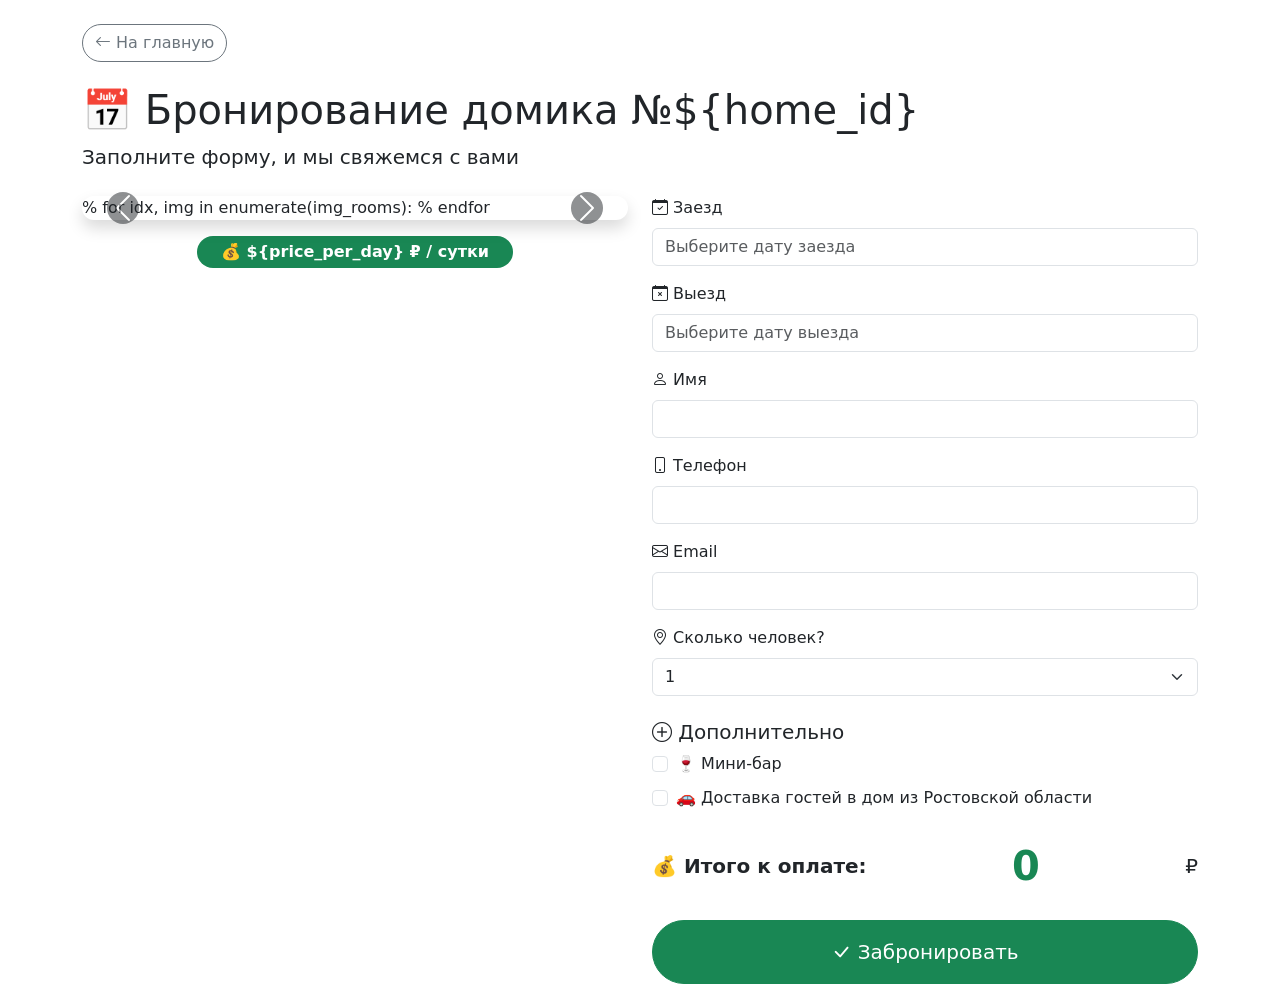
==== templates/booking.html @ 63061290 "Окончательно сделал доставку до дома" ====
<!DOCTYPE html>
<html lang="ru">
<head>
    <meta charset="UTF-8">
    <title>📅 Бронирование домика</title>
    <link href="https://cdn.jsdelivr.net/npm/bootstrap@5.3.0/dist/css/bootstrap.min.css" rel="stylesheet">
    <link rel="stylesheet" href="https://cdn.jsdelivr.net/npm/bootstrap-icons@1.11.3/font/bootstrap-icons.min.css">
    <link href="https://fonts.googleapis.com/css2?family=Inter:opsz,wght@14..32,300..700&display=swap" rel="stylesheet">
    <link rel="stylesheet" href="https://cdn.jsdelivr.net/npm/flatpickr/dist/flatpickr.min.css">
    <link rel="stylesheet" href="/static/css/style.css">
</head>
<body>

<div class="container py-4">
    <a href="/" class="btn btn-outline-secondary mb-4 rounded-pill"><i class="bi bi-arrow-left"></i> На главную</a>
    <h1>📅 Бронирование домика №${home_id}</h1>
    <p class="lead">Заполните форму, и мы свяжемся с вами</p>

    <form action="/booking" method="post" id="bookingForm">
        <input type="hidden" name="home_id" value="${home_id}">
        <div class="row mt-4">
            <div class="col-md-6 mb-4">
                <div id="roomCarousel" class="carousel slide" data-bs-ride="carousel">
                    <div class="carousel-inner rounded-4 shadow">
                        % for idx, img in enumerate(img_rooms):
                        <div class="carousel-item ${'active' if idx==0 else ''}">
                            <img src="${img}" class="d-block w-100" style="height: 320px; object-fit: cover;" alt="Комната">
                        </div>
                        % endfor
                    </div>
                    <button class="carousel-control-prev" type="button" data-bs-target="#roomCarousel" data-bs-slide="prev">
                        <span class="carousel-control-prev-icon bg-dark rounded-circle p-2"></span>
                    </button>
                    <button class="carousel-control-next" type="button" data-bs-target="#roomCarousel" data-bs-slide="next">
                        <span class="carousel-control-next-icon bg-dark rounded-circle p-2"></span>
                    </button>
                </div>
                <div class="text-center mt-3">
                    <span class="badge bg-success fs-6 px-4 py-2 rounded-pill">💰 ${price_per_day} ₽ / сутки</span>
                </div>
            </div>

            <div class="col-md-6">
                <div class="mb-3">
                    <label class="form-label"><i class="bi bi-calendar-check"></i> Заезд</label>
                    <input type="text" name="check_in" id="check_in" class="form-control" placeholder="Выберите дату заезда" required>
                </div>
                <div class="mb-3">
                    <label class="form-label"><i class="bi bi-calendar-x"></i> Выезд</label>
                    <input type="text" name="check_out" id="check_out" class="form-control" placeholder="Выберите дату выезда" required>
                </div>
                <div class="mb-3">
                    <label class="form-label"><i class="bi bi-person"></i> Имя</label>
                    <input type="text" name="name" class="form-control" required>
                </div>
                <div class="mb-3">
                    <label class="form-label"><i class="bi bi-phone"></i> Телефон</label>
                    <input type="tel" name="phone" class="form-control" required>
                </div>
                <div class="mb-3">
                    <label class="form-label"><i class="bi bi-envelope"></i> Email</label>
                    <input type="email" name="email" class="form-control">
                </div>
                <div class="mb-3">
                    <label class="form-label"><i class="bi bi-geo-alt"></i> Сколько человек?</label>
                    <select name="peoples" class="form-select">
                        <option value="1">1</option>
                        <option value="2">2</option>
                        <option value="3">3</option>
                        <option value="4">4</option>
                        <option value="5">5</option>
                        <option value="Больше">Больше</option>
                    </select>
                </div>

                <h5 class="mt-4"><i class="bi bi-plus-circle"></i> Дополнительно</h5>
                <div class="d-flex flex-wrap gap-2 mt-2">
                    <div class="form-check service-check">
                        <input class="form-check-input service" type="checkbox" name="mini_bar" data-price="4000" id="miniBar">
                        <label class="form-check-label" for="miniBar">🍷 Мини-бар</label>
                    </div>
                    <div class="form-check service-check">
                        <input class="form-check-input service" type="checkbox" name="transfer" id="transfer" data-price="1500">
                        <label class="form-check-label" for="transfer">🚗 Доставка гостей в дом из Ростовской области</label>
                    </div>
                </div>

                <div class="total-block mt-4 d-flex justify-content-between align-items-center">
                    <span class="fw-bold fs-5">💰 Итого к оплате:</span>
                    <span id="totalPrice" class="fw-bold fs-1 text-success">0</span>
                    <span class="fs-5">₽</span>
                </div>

                <button type="submit" class="btn btn-success w-100 mt-4 rounded-pill py-3 fs-5">
                    <i class="bi bi-check-lg"></i> Забронировать
                </button>
            </div>
        </div>
    </form>
</div>

<script src="https://cdn.jsdelivr.net/npm/bootstrap@5.3.0/dist/js/bootstrap.bundle.min.js"></script>
<script src="https://cdn.jsdelivr.net/npm/flatpickr"></script>
<script src="https://cdn.jsdelivr.net/npm/flatpickr/dist/l10n/ru.js"></script>
<script>
    function calculateTotal() {
        let checkIn = document.getElementById('check_in').value;
        let checkOut = document.getElementById('check_out').value;
        let pricePerDay = parseInt('${price_per_day}');
        let days = 0;
        if (checkIn && checkOut) {
            let dateIn = new Date(checkIn);
            let dateOut = new Date(checkOut);
            if (dateOut > dateIn) {
                days = Math.floor((dateOut - dateIn) / (1000 * 60 * 60 * 24));
            }
        }
        let total = days * pricePerDay;
        document.querySelectorAll('.service:checked').forEach(cb => {
            total += parseInt(cb.getAttribute('data-price'));
        });
        document.getElementById('totalPrice').innerText = total > 0 ? total : 0;
    }

    document.addEventListener('DOMContentLoaded', function() {
        flatpickr("#check_in", {
            locale: "ru",
            dateFormat: "Y-m-d",
            minDate: "today",
            onChange: function(selectedDates, dateStr, instance) {
                if (check_out_flatpickr) check_out_flatpickr.set('minDate', dateStr);
                calculateTotal();
            }
        });
        let check_out_flatpickr = flatpickr("#check_out", {
            locale: "ru",
            dateFormat: "Y-m-d",
            minDate: "today",
            onChange: calculateTotal
        });
        document.querySelectorAll('.service').forEach(cb => cb.addEventListener('change', calculateTotal));
        calculateTotal();
    });
</script>
</body>
</html>
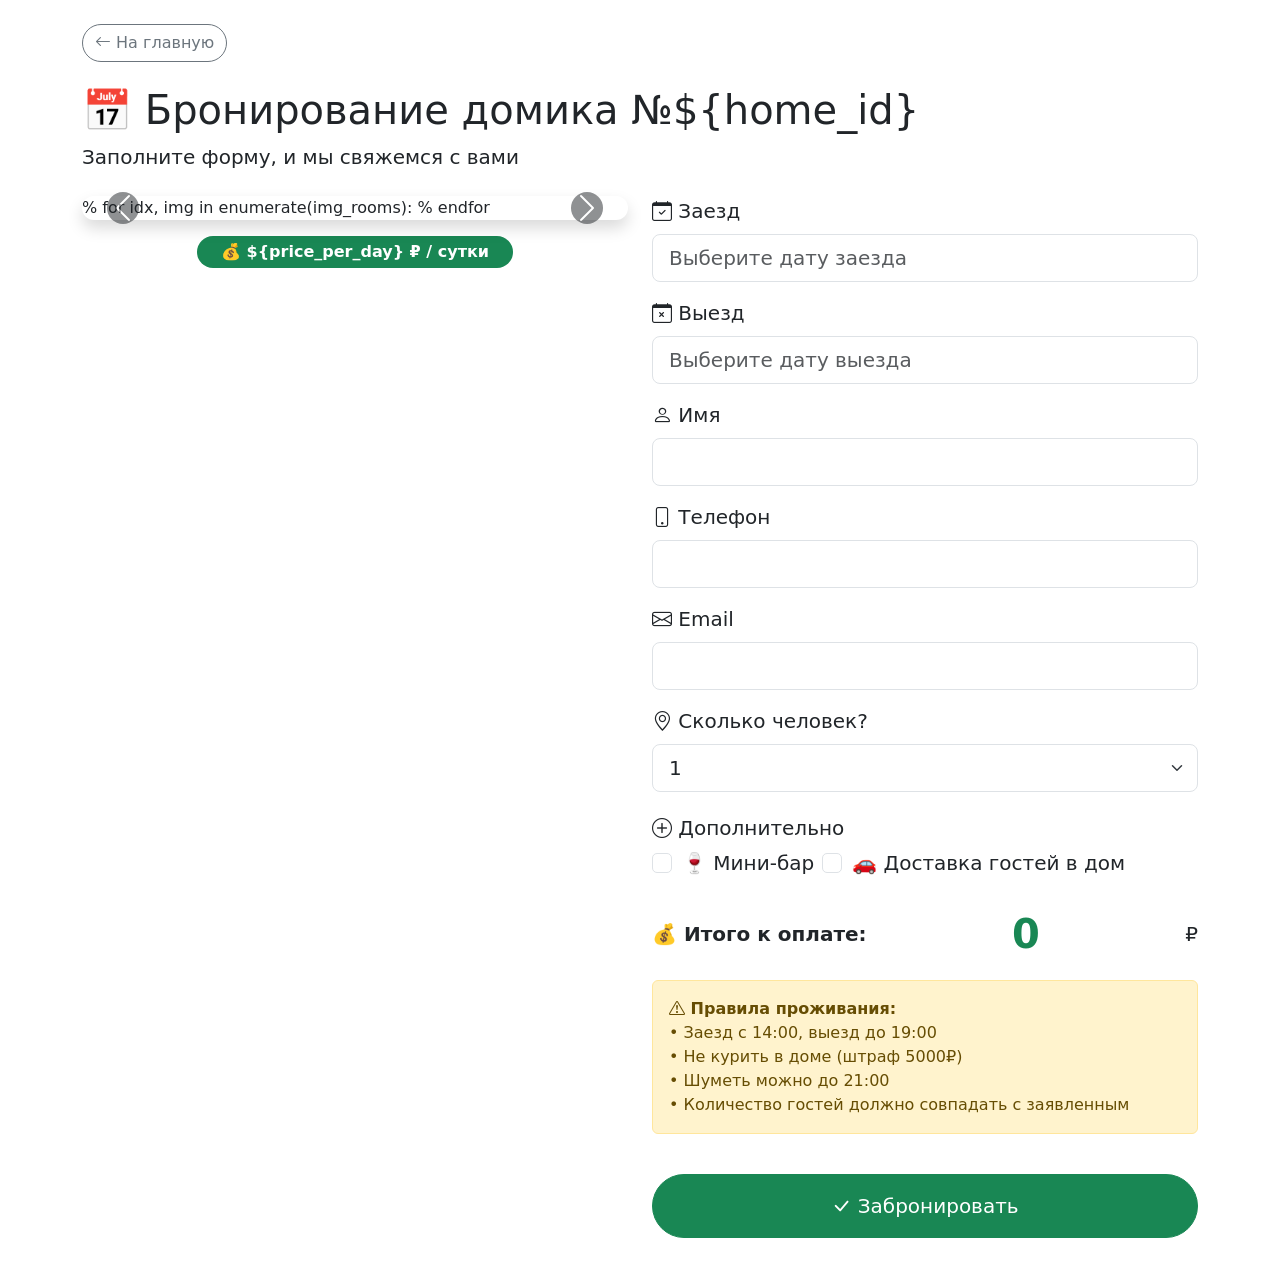
==== commit 7fb39044: "Новый сайт готов" ====
--- a/templates/booking.html
+++ b/templates/booking.html
@@ -2,6 +2,7 @@
 <html lang="ru">
 <head>
     <meta charset="UTF-8">
+    <meta name="viewport" content="width=device-width, initial-scale=1.0">
     <title>📅 Бронирование домика</title>
     <link href="https://cdn.jsdelivr.net/npm/bootstrap@5.3.0/dist/css/bootstrap.min.css" rel="stylesheet">
     <link rel="stylesheet" href="https://cdn.jsdelivr.net/npm/bootstrap-icons@1.11.3/font/bootstrap-icons.min.css">
@@ -24,7 +25,7 @@
                     <div class="carousel-inner rounded-4 shadow">
                         % for idx, img in enumerate(img_rooms):
                         <div class="carousel-item ${'active' if idx==0 else ''}">
-                            <img src="${img}" class="d-block w-100" style="height: 320px; object-fit: cover;" alt="Комната">
+                            <img src="${img}" class="d-block w-100" style="height: 50vh; object-fit: cover;" alt="Комната">
                         </div>
                         % endfor
                     </div>
@@ -42,28 +43,28 @@
 
             <div class="col-md-6">
                 <div class="mb-3">
-                    <label class="form-label"><i class="bi bi-calendar-check"></i> Заезд</label>
-                    <input type="text" name="check_in" id="check_in" class="form-control" placeholder="Выберите дату заезда" required>
+                    <label class="form-label fs-5"><i class="bi bi-calendar-check"></i> Заезд</label>
+                    <input type="text" name="check_in" id="check_in" class="form-control form-control-lg" placeholder="Выберите дату заезда" required>
                 </div>
                 <div class="mb-3">
-                    <label class="form-label"><i class="bi bi-calendar-x"></i> Выезд</label>
-                    <input type="text" name="check_out" id="check_out" class="form-control" placeholder="Выберите дату выезда" required>
+                    <label class="form-label fs-5"><i class="bi bi-calendar-x"></i> Выезд</label>
+                    <input type="text" name="check_out" id="check_out" class="form-control form-control-lg" placeholder="Выберите дату выезда" required>
                 </div>
                 <div class="mb-3">
-                    <label class="form-label"><i class="bi bi-person"></i> Имя</label>
-                    <input type="text" name="name" class="form-control" required>
+                    <label class="form-label fs-5"><i class="bi bi-person"></i> Имя</label>
+                    <input type="text" name="name" class="form-control form-control-lg" required>
                 </div>
                 <div class="mb-3">
-                    <label class="form-label"><i class="bi bi-phone"></i> Телефон</label>
-                    <input type="tel" name="phone" class="form-control" required>
+                    <label class="form-label fs-5"><i class="bi bi-phone"></i> Телефон</label>
+                    <input type="tel" name="phone" class="form-control form-control-lg" required>
                 </div>
                 <div class="mb-3">
-                    <label class="form-label"><i class="bi bi-envelope"></i> Email</label>
-                    <input type="email" name="email" class="form-control">
+                    <label class="form-label fs-5"><i class="bi bi-envelope"></i> Email</label>
+                    <input type="email" name="email" class="form-control form-control-lg">
                 </div>
                 <div class="mb-3">
-                    <label class="form-label"><i class="bi bi-geo-alt"></i> Сколько человек?</label>
-                    <select name="peoples" class="form-select">
+                    <label class="form-label fs-5"><i class="bi bi-geo-alt"></i> Сколько человек?</label>
+                    <select name="peoples" class="form-select form-select-lg">
                         <option value="1">1</option>
                         <option value="2">2</option>
                         <option value="3">3</option>
@@ -75,13 +76,13 @@
 
                 <h5 class="mt-4"><i class="bi bi-plus-circle"></i> Дополнительно</h5>
                 <div class="d-flex flex-wrap gap-2 mt-2">
-                    <div class="form-check service-check">
+                    <div class="form-check service-check fs-5">
                         <input class="form-check-input service" type="checkbox" name="mini_bar" data-price="4000" id="miniBar">
                         <label class="form-check-label" for="miniBar">🍷 Мини-бар</label>
                     </div>
-                    <div class="form-check service-check">
+                    <div class="form-check service-check fs-5">
                         <input class="form-check-input service" type="checkbox" name="transfer" id="transfer" data-price="1500">
-                        <label class="form-check-label" for="transfer">🚗 Доставка гостей в дом из Ростовской области</label>
+                        <label class="form-check-label" for="transfer">🚗 Доставка гостей в дом</label>
                     </div>
                 </div>
 
@@ -89,6 +90,14 @@
                     <span class="fw-bold fs-5">💰 Итого к оплате:</span>
                     <span id="totalPrice" class="fw-bold fs-1 text-success">0</span>
                     <span class="fs-5">₽</span>
+                </div>
+
+                <div class="alert alert-warning mt-3" role="alert">
+                    <strong><i class="bi bi-exclamation-triangle"></i> Правила проживания:</strong><br>
+                    • Заезд с 14:00, выезд до 19:00<br>
+                    • Не курить в доме (штраф 5000₽)<br>
+                    • Шуметь можно до 21:00<br>
+                    • Количество гостей должно совпадать с заявленным<br>
                 </div>
 
                 <button type="submit" class="btn btn-success w-100 mt-4 rounded-pill py-3 fs-5">
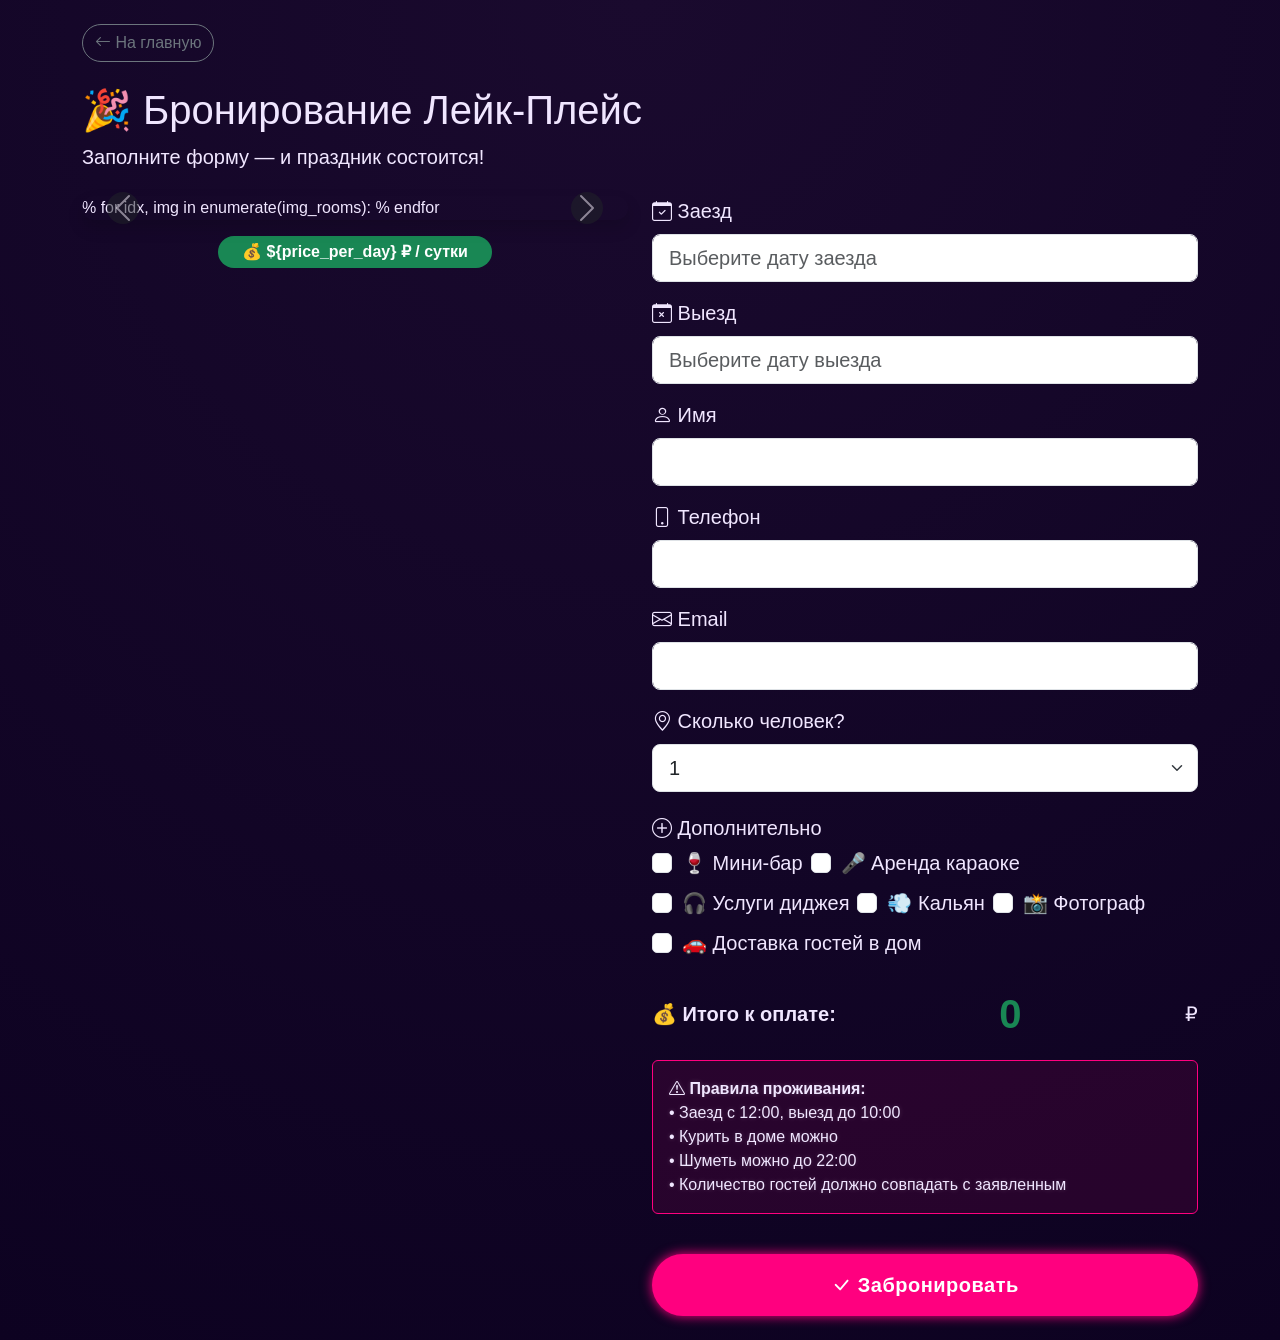
==== commit e2527fc1: "Первый комит PartyHouse" ====
--- a/templates/booking.html
+++ b/templates/booking.html
@@ -3,7 +3,7 @@
 <head>
     <meta charset="UTF-8">
     <meta name="viewport" content="width=device-width, initial-scale=1.0">
-    <title>📅 Бронирование домика</title>
+    <title>🎉 Бронирование Лейк-Плейс</title>
     <link href="https://cdn.jsdelivr.net/npm/bootstrap@5.3.0/dist/css/bootstrap.min.css" rel="stylesheet">
     <link rel="stylesheet" href="https://cdn.jsdelivr.net/npm/bootstrap-icons@1.11.3/font/bootstrap-icons.min.css">
     <link href="https://fonts.googleapis.com/css2?family=Inter:opsz,wght@14..32,300..700&display=swap" rel="stylesheet">
@@ -14,8 +14,8 @@
 
 <div class="container py-4">
     <a href="/" class="btn btn-outline-secondary mb-4 rounded-pill"><i class="bi bi-arrow-left"></i> На главную</a>
-    <h1>📅 Бронирование домика №${home_id}</h1>
-    <p class="lead">Заполните форму, и мы свяжемся с вами</p>
+    <h1>🎉 Бронирование Лейк-Плейс</h1>
+    <p class="lead">Заполните форму — и праздник состоится!</p>
 
     <form action="/booking" method="post" id="bookingForm">
         <input type="hidden" name="home_id" value="${home_id}">
@@ -81,6 +81,22 @@
                         <label class="form-check-label" for="miniBar">🍷 Мини-бар</label>
                     </div>
                     <div class="form-check service-check fs-5">
+                        <input class="form-check-input service" type="checkbox" name="karaoke" id="karaoke" data-price="2000">
+                        <label class="form-check-label" for="karaoke">🎤 Аренда караоке</label>
+                    </div>
+                    <div class="form-check service-check fs-5">
+                        <input class="form-check-input service" type="checkbox" name="dj" id="dj" data-price="3000">
+                        <label class="form-check-label" for="dj">🎧 Услуги диджея</label>
+                    </div>
+                    <div class="form-check service-check fs-5">
+                        <input class="form-check-input service" type="checkbox" name="hookah" id="hookah" data-price="1500">
+                        <label class="form-check-label" for="hookah">💨 Кальян</label>
+                    </div>
+                    <div class="form-check service-check fs-5">
+                        <input class="form-check-input service" type="checkbox" name="photographer" id="photographer" data-price="4000">
+                        <label class="form-check-label" for="photographer">📸 Фотограф</label>
+                    </div>
+                    <div class="form-check service-check fs-5">
                         <input class="form-check-input service" type="checkbox" name="transfer" id="transfer" data-price="1500">
                         <label class="form-check-label" for="transfer">🚗 Доставка гостей в дом</label>
                     </div>
@@ -94,9 +110,9 @@
 
                 <div class="alert alert-warning mt-3" role="alert">
                     <strong><i class="bi bi-exclamation-triangle"></i> Правила проживания:</strong><br>
-                    • Заезд с 14:00, выезд до 19:00<br>
-                    • Не курить в доме (штраф 5000₽)<br>
-                    • Шуметь можно до 21:00<br>
+                    • Заезд с 12:00, выезд до 10:00<br>
+                    • Курить в доме можно<br>
+                    • Шуметь можно до 22:00<br>
                     • Количество гостей должно совпадать с заявленным<br>
                 </div>
 
--- a/static/css/style.css
+++ b/static/css/style.css
@@ -0,0 +1,148 @@
+/* === ВЕЧЕРИНКА У ОЗЕРА — НЕОНОВЫЙ СТИЛЬ === */
+
+body {
+    background: radial-gradient(circle at top, #1a0a2e, #0d0221);
+    color: #f0e6ff;
+    font-family: 'Inter', sans-serif;
+    min-height: 100vh;
+}
+
+.navbar {
+    background: rgba(10, 5, 30, 0.9) !important;
+    backdrop-filter: blur(10px);
+    border-bottom: 1px solid #ff007f;
+}
+
+.navbar-brand {
+    color: #fff !important;
+    text-shadow: 0 0 10px #ff007f;
+}
+
+.navbar .btn {
+    border-color: #00f0ff;
+    color: #00f0ff;
+    text-shadow: 0 0 6px #00f0ff;
+}
+
+.navbar .btn:hover {
+    background: #00f0ff;
+    color: #0d0221;
+    box-shadow: 0 0 15px #00f0ff;
+}
+
+.card {
+    background: rgba(20, 10, 40, 0.85);
+    backdrop-filter: blur(8px);
+    border: 1px solid #ff007f;
+    border-radius: 20px;
+    box-shadow: 0 0 25px rgba(255, 0, 127, 0.4);
+    transition: transform 0.2s, box-shadow 0.2s;
+}
+
+.card:hover {
+    transform: translateY(-5px);
+    box-shadow: 0 0 40px rgba(255, 0, 127, 0.7);
+}
+
+.card-title {
+    color: #fff;
+    text-shadow: 0 0 8px #ff007f;
+    font-size: 2rem;
+    font-weight: 700;
+}
+
+.card ul li {
+    font-size: 1.1rem;
+    color: #ddd;
+}
+
+.btn-success {
+    background: #ff007f;
+    border: none;
+    box-shadow: 0 0 12px #ff007f;
+    font-weight: bold;
+    letter-spacing: 0.5px;
+}
+
+.btn-success:hover {
+    background: #e60073;
+    box-shadow: 0 0 20px #ff007f;
+}
+
+.btn-outline-primary,
+.btn-outline-warning,
+.btn-outline-info {
+    border-color: #00f0ff;
+    color: #00f0ff;
+    text-shadow: 0 0 6px #00f0ff;
+}
+
+.btn-outline-primary:hover,
+.btn-outline-warning:hover,
+.btn-outline-info:hover {
+    background: #00f0ff;
+    color: #0d0221;
+    box-shadow: 0 0 20px #00f0ff;
+}
+
+footer {
+    background: rgba(10, 5, 30, 0.9);
+    border-top: 1px solid #ff007f;
+    color: #aaa;
+}
+
+footer small {
+    color: #aaa;
+}
+
+/* Форма бронирования */
+.alert-warning {
+    background: rgba(255, 0, 127, 0.1);
+    border: 1px solid #ff007f;
+    color: #f0e6ff;
+    text-shadow: 0 0 5px rgba(255,255,255,0.2);
+}
+
+/* Звёзды рейтинга */
+.rating-stars i {
+    color: #ffcc00;
+    filter: drop-shadow(0 0 6px #ffcc00);
+}
+
+/* === Стили для карточек отзывов (светлый фон, тёмный текст) === */
+.card.review-card {
+    background: rgba(255, 255, 255, 0.95);
+    color: #1a0a2e;
+    border: none;
+    box-shadow: 0 4px 15px rgba(0,0,0,0.3);
+}
+
+.card.review-card .card-body {
+    color: #1a0a2e;
+}
+
+.card.review-card .text-muted {
+    color: #555 !important;
+}
+
+.card.review-card .btn-outline-primary {
+    border-color: #1a0a2e;
+    color: #1a0a2e;
+}
+
+.card.review-card .btn-outline-primary:hover {
+    background: #1a0a2e;
+    color: #fff;
+}
+
+/* Кастомный скроллбар */
+::-webkit-scrollbar {
+    width: 8px;
+}
+::-webkit-scrollbar-track {
+    background: #0d0221;
+}
+::-webkit-scrollbar-thumb {
+    background: #ff007f;
+    border-radius: 4px;
+}
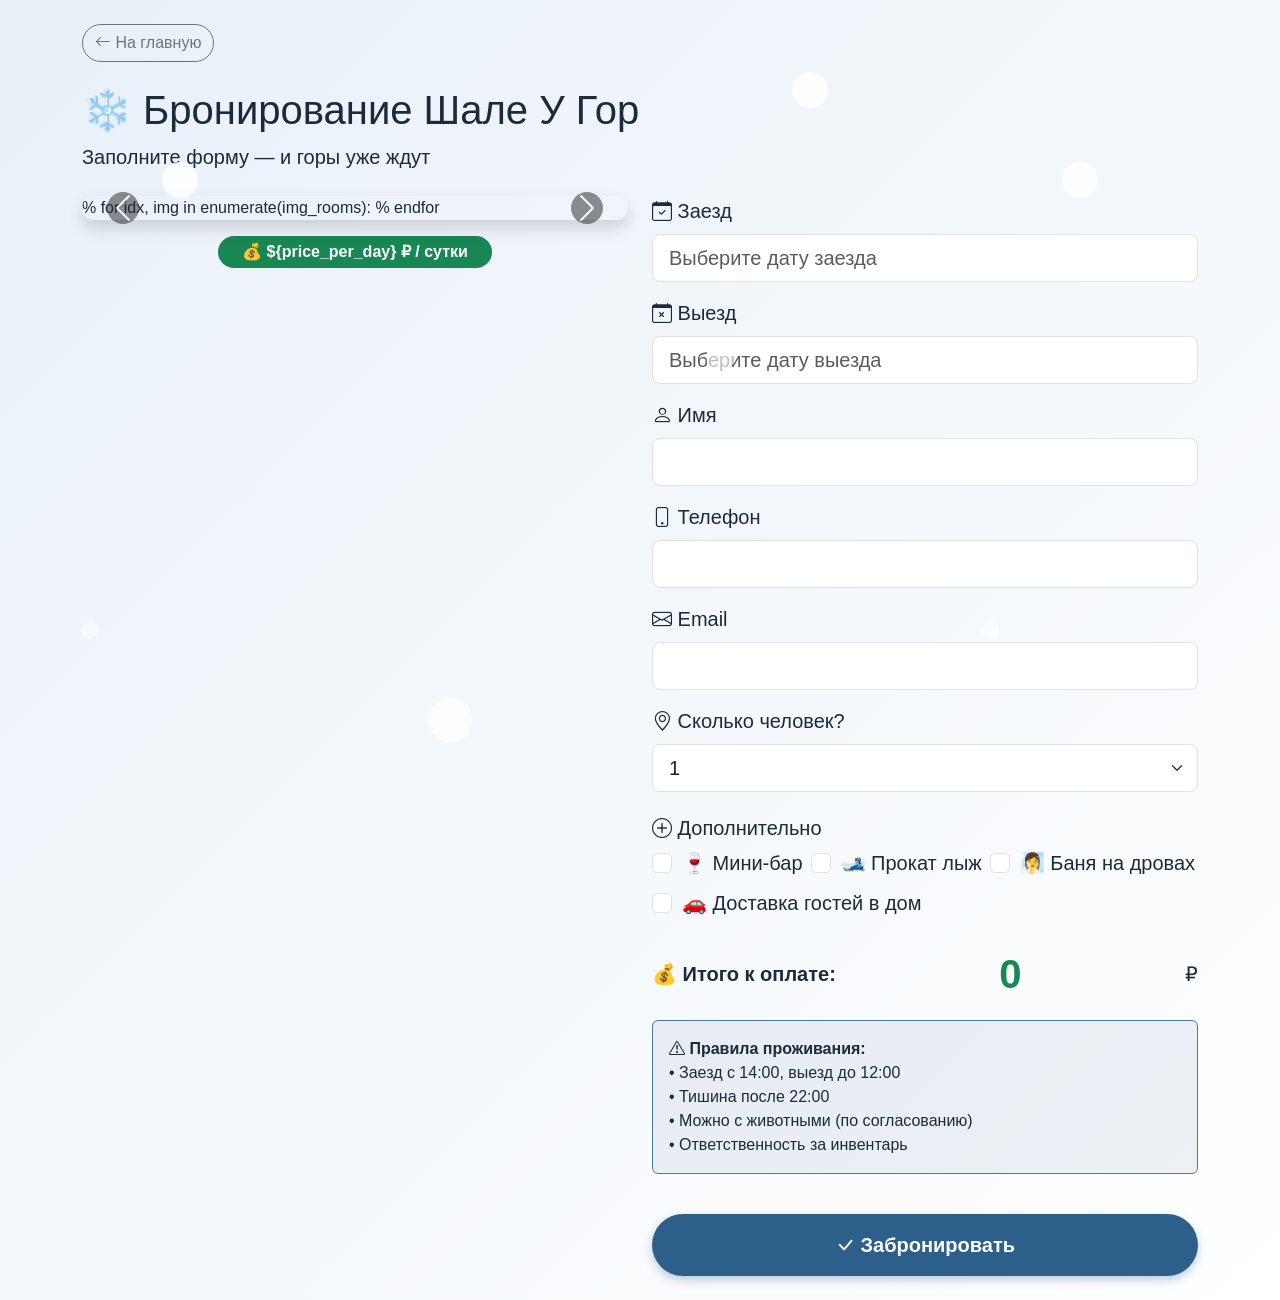
==== commit 381c4c48: "Первый комит MountainHouse" ====
--- a/templates/booking.html
+++ b/templates/booking.html
@@ -3,7 +3,7 @@
 <head>
     <meta charset="UTF-8">
     <meta name="viewport" content="width=device-width, initial-scale=1.0">
-    <title>🎉 Бронирование Лейк-Плейс</title>
+    <title>❄️ Бронирование Шале У Гор</title>
     <link href="https://cdn.jsdelivr.net/npm/bootstrap@5.3.0/dist/css/bootstrap.min.css" rel="stylesheet">
     <link rel="stylesheet" href="https://cdn.jsdelivr.net/npm/bootstrap-icons@1.11.3/font/bootstrap-icons.min.css">
     <link href="https://fonts.googleapis.com/css2?family=Inter:opsz,wght@14..32,300..700&display=swap" rel="stylesheet">
@@ -14,8 +14,8 @@
 
 <div class="container py-4">
     <a href="/" class="btn btn-outline-secondary mb-4 rounded-pill"><i class="bi bi-arrow-left"></i> На главную</a>
-    <h1>🎉 Бронирование Лейк-Плейс</h1>
-    <p class="lead">Заполните форму — и праздник состоится!</p>
+    <h1>❄️ Бронирование Шале У Гор</h1>
+    <p class="lead">Заполните форму — и горы уже ждут</p>
 
     <form action="/booking" method="post" id="bookingForm">
         <input type="hidden" name="home_id" value="${home_id}">
@@ -81,20 +81,12 @@
                         <label class="form-check-label" for="miniBar">🍷 Мини-бар</label>
                     </div>
                     <div class="form-check service-check fs-5">
-                        <input class="form-check-input service" type="checkbox" name="karaoke" id="karaoke" data-price="2000">
-                        <label class="form-check-label" for="karaoke">🎤 Аренда караоке</label>
+                        <input class="form-check-input service" type="checkbox" name="ski" id="ski" data-price="1500">
+                        <label class="form-check-label" for="ski">🎿 Прокат лыж</label>
                     </div>
                     <div class="form-check service-check fs-5">
-                        <input class="form-check-input service" type="checkbox" name="dj" id="dj" data-price="3000">
-                        <label class="form-check-label" for="dj">🎧 Услуги диджея</label>
-                    </div>
-                    <div class="form-check service-check fs-5">
-                        <input class="form-check-input service" type="checkbox" name="hookah" id="hookah" data-price="1500">
-                        <label class="form-check-label" for="hookah">💨 Кальян</label>
-                    </div>
-                    <div class="form-check service-check fs-5">
-                        <input class="form-check-input service" type="checkbox" name="photographer" id="photographer" data-price="4000">
-                        <label class="form-check-label" for="photographer">📸 Фотограф</label>
+                        <input class="form-check-input service" type="checkbox" name="sauna" id="sauna" data-price="2000">
+                        <label class="form-check-label" for="sauna">🧖‍♀️ Баня на дровах</label>
                     </div>
                     <div class="form-check service-check fs-5">
                         <input class="form-check-input service" type="checkbox" name="transfer" id="transfer" data-price="1500">
@@ -110,10 +102,10 @@
 
                 <div class="alert alert-warning mt-3" role="alert">
                     <strong><i class="bi bi-exclamation-triangle"></i> Правила проживания:</strong><br>
-                    • Заезд с 12:00, выезд до 10:00<br>
-                    • Курить в доме можно<br>
-                    • Шуметь можно до 22:00<br>
-                    • Количество гостей должно совпадать с заявленным<br>
+                    • Заезд с 14:00, выезд до 12:00<br>
+                    • Тишина после 22:00<br>
+                    • Можно с животными (по согласованию)<br>
+                    • Ответственность за инвентарь<br>
                 </div>
 
                 <button type="submit" class="btn btn-success w-100 mt-4 rounded-pill py-3 fs-5">
--- a/static/css/style.css
+++ b/static/css/style.css
@@ -1,138 +1,129 @@
-/* === ВЕЧЕРИНКА У ОЗЕРА — НЕОНОВЫЙ СТИЛЬ === */
+/* === СНЕЖНЫЕ ВЕРШИНЫ — ГОРНЫЙ СТИЛЬ === */
 
 body {
-    background: radial-gradient(circle at top, #1a0a2e, #0d0221);
-    color: #f0e6ff;
+    background: linear-gradient(135deg, #e8f0f8 0%, #ffffff 100%);
+    color: #1a2b3c;
     font-family: 'Inter', sans-serif;
     min-height: 100vh;
 }
 
+/* Падающий снег (лёгкий эффект) */
+body::before {
+    content: "";
+    position: fixed;
+    top: 0; left: 0; width: 100%; height: 100%;
+    background: url('data:image/svg+xml;utf8,<svg xmlns="http://www.w3.org/2000/svg" viewBox="0 0 100 100" fill="white"><circle cx="20" cy="20" r="2" opacity="0.8"/><circle cx="80" cy="40" r="1.5" opacity="0.6"/><circle cx="50" cy="80" r="2.5" opacity="0.7"/><circle cx="10" cy="70" r="1" opacity="0.5"/><circle cx="90" cy="10" r="2" opacity="0.9"/></svg>') repeat;
+    pointer-events: none;
+    z-index: 9999;
+    animation: snow 20s linear infinite;
+}
+
+@keyframes snow {
+    0% { transform: translateY(-100px); }
+    100% { transform: translateY(100vh); }
+}
+
 .navbar {
-    background: rgba(10, 5, 30, 0.9) !important;
+    background: rgba(255,255,255,0.9) !important;
     backdrop-filter: blur(10px);
-    border-bottom: 1px solid #ff007f;
+    border-bottom: 1px solid #b0d4f1;
+    box-shadow: 0 4px 12px rgba(0,0,0,0.05);
 }
 
 .navbar-brand {
-    color: #fff !important;
-    text-shadow: 0 0 10px #ff007f;
+    color: #1e3c5c !important;
+    font-weight: 700;
+    text-shadow: 1px 1px 2px rgba(255,255,255,0.8);
 }
 
 .navbar .btn {
-    border-color: #00f0ff;
-    color: #00f0ff;
-    text-shadow: 0 0 6px #00f0ff;
+    border-color: #4a7ba7;
+    color: #4a7ba7;
 }
 
 .navbar .btn:hover {
-    background: #00f0ff;
-    color: #0d0221;
-    box-shadow: 0 0 15px #00f0ff;
+    background: #4a7ba7;
+    color: #fff;
 }
 
 .card {
-    background: rgba(20, 10, 40, 0.85);
+    background: rgba(255,255,255,0.85);
     backdrop-filter: blur(8px);
-    border: 1px solid #ff007f;
+    border: 1px solid #d0e4f5;
     border-radius: 20px;
-    box-shadow: 0 0 25px rgba(255, 0, 127, 0.4);
+    box-shadow: 0 8px 25px rgba(30, 60, 90, 0.15);
     transition: transform 0.2s, box-shadow 0.2s;
 }
 
 .card:hover {
     transform: translateY(-5px);
-    box-shadow: 0 0 40px rgba(255, 0, 127, 0.7);
+    box-shadow: 0 12px 30px rgba(30, 60, 90, 0.25);
 }
 
 .card-title {
-    color: #fff;
-    text-shadow: 0 0 8px #ff007f;
+    color: #0f2b44;
     font-size: 2rem;
     font-weight: 700;
 }
 
 .card ul li {
     font-size: 1.1rem;
-    color: #ddd;
+    color: #2c3e50;
 }
 
 .btn-success {
-    background: #ff007f;
+    background: #2c5f8a;
     border: none;
-    box-shadow: 0 0 12px #ff007f;
+    box-shadow: 0 4px 10px rgba(44,95,138,0.3);
     font-weight: bold;
-    letter-spacing: 0.5px;
 }
 
 .btn-success:hover {
-    background: #e60073;
-    box-shadow: 0 0 20px #ff007f;
+    background: #1e4465;
 }
 
 .btn-outline-primary,
 .btn-outline-warning,
 .btn-outline-info {
-    border-color: #00f0ff;
-    color: #00f0ff;
-    text-shadow: 0 0 6px #00f0ff;
+    border-color: #4a7ba7;
+    color: #4a7ba7;
 }
 
 .btn-outline-primary:hover,
 .btn-outline-warning:hover,
 .btn-outline-info:hover {
-    background: #00f0ff;
-    color: #0d0221;
-    box-shadow: 0 0 20px #00f0ff;
+    background: #4a7ba7;
+    color: #fff;
 }
 
 footer {
-    background: rgba(10, 5, 30, 0.9);
-    border-top: 1px solid #ff007f;
-    color: #aaa;
-}
-
-footer small {
-    color: #aaa;
+    background: #e1edf7;
+    border-top: 1px solid #b0d4f1;
+    color: #1a2b3c;
 }
 
 /* Форма бронирования */
 .alert-warning {
-    background: rgba(255, 0, 127, 0.1);
-    border: 1px solid #ff007f;
-    color: #f0e6ff;
-    text-shadow: 0 0 5px rgba(255,255,255,0.2);
+    background: rgba(44,95,138,0.08);
+    border: 1px solid #4a7ba7;
+    color: #1a2b3c;
 }
 
 /* Звёзды рейтинга */
 .rating-stars i {
-    color: #ffcc00;
-    filter: drop-shadow(0 0 6px #ffcc00);
+    color: #f39c12;
+    filter: drop-shadow(0 0 4px rgba(243,156,18,0.5));
 }
 
-/* === Стили для карточек отзывов (светлый фон, тёмный текст) === */
+/* === Отзывы (светлые карточки) === */
 .card.review-card {
-    background: rgba(255, 255, 255, 0.95);
-    color: #1a0a2e;
-    border: none;
-    box-shadow: 0 4px 15px rgba(0,0,0,0.3);
-}
-
-.card.review-card .card-body {
-    color: #1a0a2e;
+    background: #fff;
+    color: #1a2b3c;
+    border: 1px solid #d0e4f5;
 }
 
 .card.review-card .text-muted {
-    color: #555 !important;
-}
-
-.card.review-card .btn-outline-primary {
-    border-color: #1a0a2e;
-    color: #1a0a2e;
-}
-
-.card.review-card .btn-outline-primary:hover {
-    background: #1a0a2e;
-    color: #fff;
+    color: #5a7a9a !important;
 }
 
 /* Кастомный скроллбар */
@@ -140,9 +131,9 @@
     width: 8px;
 }
 ::-webkit-scrollbar-track {
-    background: #0d0221;
+    background: #e8f0f8;
 }
 ::-webkit-scrollbar-thumb {
-    background: #ff007f;
+    background: #4a7ba7;
     border-radius: 4px;
 }
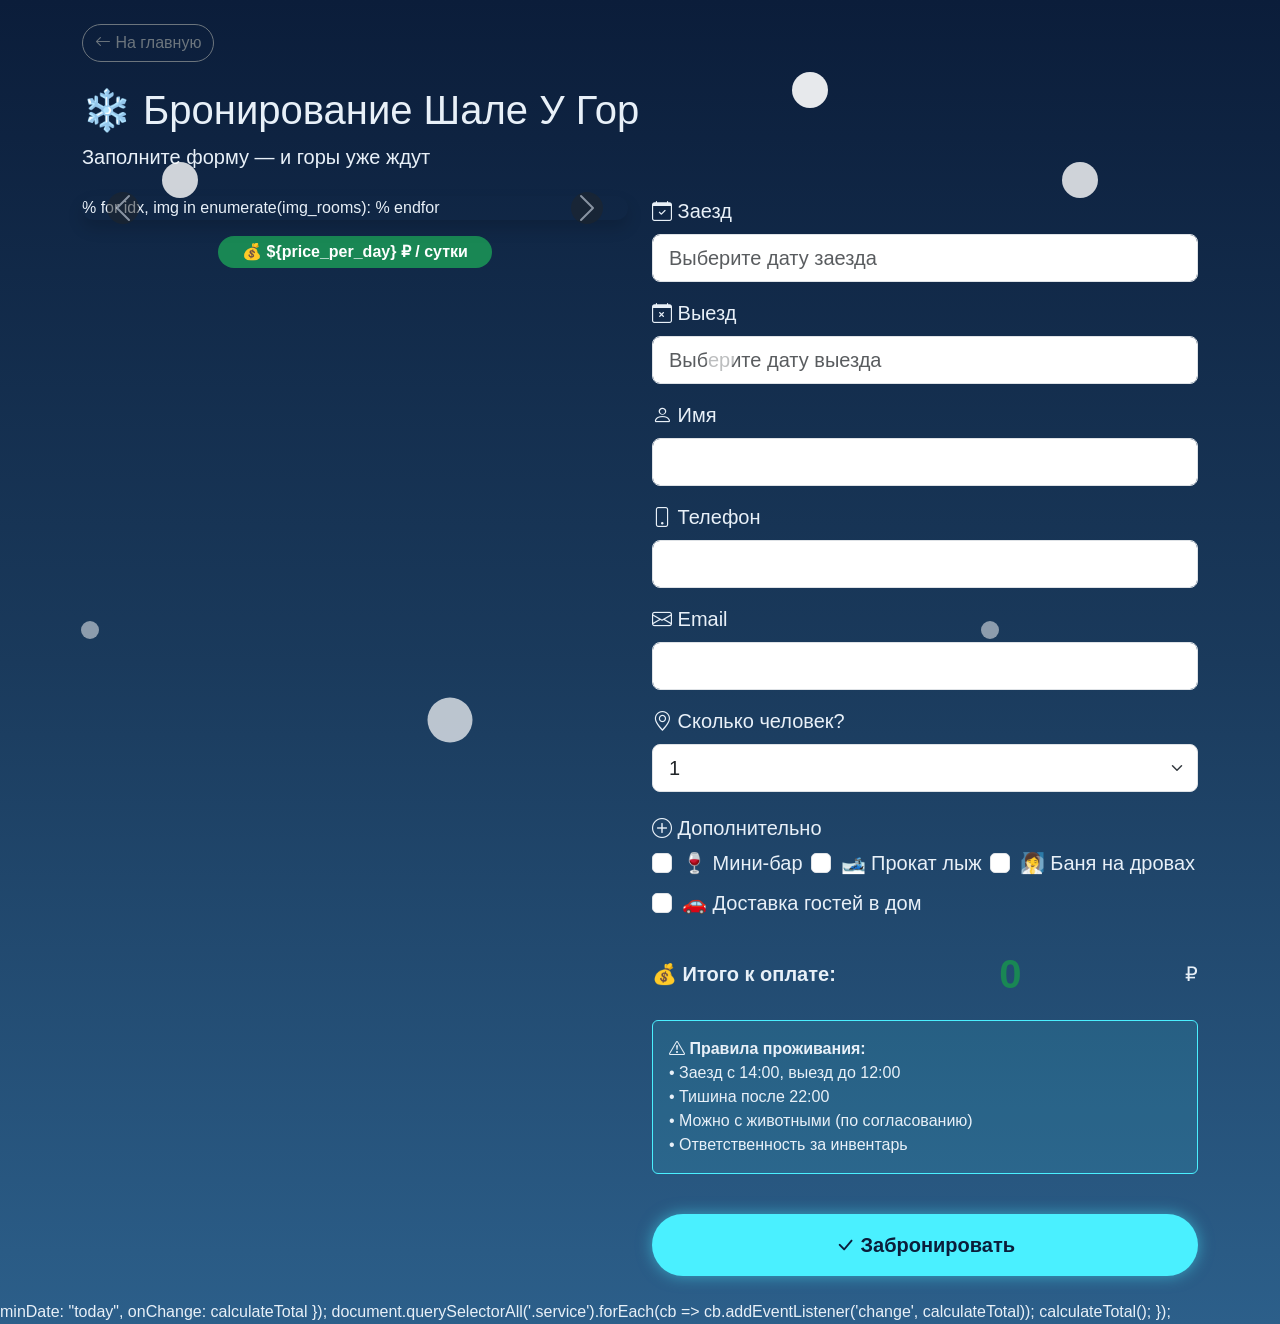
==== commit 6226db95: "Делаю оплату" ====
--- a/templates/booking.html
+++ b/templates/booking.html
@@ -24,7 +24,7 @@
                 <div id="roomCarousel" class="carousel slide" data-bs-ride="carousel">
                     <div class="carousel-inner rounded-4 shadow">
                         % for idx, img in enumerate(img_rooms):
-                        <div class="carousel-item ${'active' if idx==0 else ''}">
+                        <div class="carousel-item ${'active' if idx == 0 else ''}">
                             <img src="${img}" class="d-block w-100" style="height: 50vh; object-fit: cover;" alt="Комната">
                         </div>
                         % endfor
@@ -81,15 +81,15 @@
                         <label class="form-check-label" for="miniBar">🍷 Мини-бар</label>
                     </div>
                     <div class="form-check service-check fs-5">
-                        <input class="form-check-input service" type="checkbox" name="ski" id="ski" data-price="1500">
+                        <input class="form-check-input service" type="checkbox" name="ski" data-price="1500" id="ski">
                         <label class="form-check-label" for="ski">🎿 Прокат лыж</label>
                     </div>
                     <div class="form-check service-check fs-5">
-                        <input class="form-check-input service" type="checkbox" name="sauna" id="sauna" data-price="2000">
+                        <input class="form-check-input service" type="checkbox" name="sauna" data-price="2000" id="sauna">
                         <label class="form-check-label" for="sauna">🧖‍♀️ Баня на дровах</label>
                     </div>
                     <div class="form-check service-check fs-5">
-                        <input class="form-check-input service" type="checkbox" name="transfer" id="transfer" data-price="1500">
+                        <input class="form-check-input service" type="checkbox" name="transfer" data-price="1500" id="transfer">
                         <label class="form-check-label" for="transfer">🚗 Доставка гостей в дом</label>
                     </div>
                 </div>
@@ -120,10 +120,13 @@
 <script src="https://cdn.jsdelivr.net/npm/flatpickr"></script>
 <script src="https://cdn.jsdelivr.net/npm/flatpickr/dist/l10n/ru.js"></script>
 <script>
+    const homeId = ${home_id};
+    const pricePerDay = ${price_per_day};
+    let check_out_flatpickr = null;
+
     function calculateTotal() {
         let checkIn = document.getElementById('check_in').value;
         let checkOut = document.getElementById('check_out').value;
-        let pricePerDay = parseInt('${price_per_day}');
         let days = 0;
         if (checkIn && checkOut) {
             let dateIn = new Date(checkIn);
@@ -139,20 +142,34 @@
         document.getElementById('totalPrice').innerText = total > 0 ? total : 0;
     }
 
-    document.addEventListener('DOMContentLoaded', function() {
-        flatpickr("#check_in", {
-            locale: "ru",
-            dateFormat: "Y-m-d",
-            minDate: "today",
-            onChange: function(selectedDates, dateStr, instance) {
-                if (check_out_flatpickr) check_out_flatpickr.set('minDate', dateStr);
-                calculateTotal();
-            }
-        });
-        let check_out_flatpickr = flatpickr("#check_out", {
-            locale: "ru",
-            dateFormat: "Y-m-d",
-            minDate: "today",
+    fetch('/api/blocked_dates/' + homeId)
+        .then(response => response.json())
+        .then(data => {
+            const blocked = data.blocked;
+            const commonConfig = {
+                locale: "ru",
+                dateFormat: "Y-m-d",
+                minDate: "today",
+                disable: blocked
+            };
+            flatpickr("#check_in", {
+                ...commonConfig,
+                onChange: function(selectedDates, dateStr, instance) {
+                    if (check_out_flatpickr) check_out_flatpickr.set('minDate', dateStr);
+                    calculateTotal();
+                }
+            });
+            check_out_flatpickr = flatpickr("#check_out", {
+                ...commonConfig,
+                onChange: calculateTotal
+            });
+            document.querySelectorAll('.service').forEach(cb => cb.addEventListener('change', calculateTotal));
+            calculateTotal();
+        })
+        .catch(err => console.error('Ошибка загрузки занятых дат:', err));
+</script>
+</body>
+</html>     minDate: "today",
             onChange: calculateTotal
         });
         document.querySelectorAll('.service').forEach(cb => cb.addEventListener('change', calculateTotal));
--- a/static/css/style.css
+++ b/static/css/style.css
@@ -1,8 +1,8 @@
-/* === СНЕЖНЫЕ ВЕРШИНЫ — ГОРНЫЙ СТИЛЬ === */
+/* === СНЕЖНЫЕ ВЕРШИНЫ 2.0 — СОЧНЫЙ ХОЛОДНЫЙ СТИЛЬ === */
 
 body {
-    background: linear-gradient(135deg, #e8f0f8 0%, #ffffff 100%);
-    color: #1a2b3c;
+    background: linear-gradient(180deg, #0b1d3a 0%, #1a3a5c 50%, #2c5f8a 100%);
+    color: #e8f0f8;
     font-family: 'Inter', sans-serif;
     min-height: 100vh;
 }
@@ -24,116 +24,116 @@
 }
 
 .navbar {
-    background: rgba(255,255,255,0.9) !important;
+    background: rgba(10, 25, 50, 0.95) !important;
     backdrop-filter: blur(10px);
-    border-bottom: 1px solid #b0d4f1;
-    box-shadow: 0 4px 12px rgba(0,0,0,0.05);
+    border-bottom: 2px solid #4af0ff;
+    box-shadow: 0 4px 20px rgba(0,0,0,0.4);
 }
 
 .navbar-brand {
-    color: #1e3c5c !important;
-    font-weight: 700;
-    text-shadow: 1px 1px 2px rgba(255,255,255,0.8);
+    color: #4af0ff !important;
+    font-weight: 800;
+    text-shadow: 0 0 10px rgba(74,240,255,0.7);
 }
 
 .navbar .btn {
-    border-color: #4a7ba7;
-    color: #4a7ba7;
+    border-color: #4af0ff;
+    color: #4af0ff;
+    background: transparent;
 }
 
 .navbar .btn:hover {
-    background: #4a7ba7;
-    color: #fff;
+    background: #4af0ff;
+    color: #0b1d3a;
 }
 
 .card {
-    background: rgba(255,255,255,0.85);
-    backdrop-filter: blur(8px);
-    border: 1px solid #d0e4f5;
+    background: rgba(255,255,255,0.15);
+    backdrop-filter: blur(12px);
+    border: 1px solid rgba(74,240,255,0.3);
     border-radius: 20px;
-    box-shadow: 0 8px 25px rgba(30, 60, 90, 0.15);
+    box-shadow: 0 10px 30px rgba(0,0,0,0.5);
     transition: transform 0.2s, box-shadow 0.2s;
 }
 
 .card:hover {
     transform: translateY(-5px);
-    box-shadow: 0 12px 30px rgba(30, 60, 90, 0.25);
+    box-shadow: 0 15px 40px rgba(74,240,255,0.2);
 }
 
 .card-title {
-    color: #0f2b44;
-    font-size: 2rem;
-    font-weight: 700;
+    color: #ffffff;
+    font-weight: 800;
+    text-shadow: 0 0 8px rgba(74,240,255,0.5);
 }
 
 .card ul li {
     font-size: 1.1rem;
-    color: #2c3e50;
+    color: #e8f0f8;
 }
 
 .btn-success {
-    background: #2c5f8a;
+    background: #4af0ff;
     border: none;
-    box-shadow: 0 4px 10px rgba(44,95,138,0.3);
+    color: #0b1d3a;
     font-weight: bold;
+    box-shadow: 0 0 15px rgba(74,240,255,0.5);
 }
 
 .btn-success:hover {
-    background: #1e4465;
+    background: #1cc8e0;
+    box-shadow: 0 0 25px rgba(74,240,255,0.8);
 }
 
 .btn-outline-primary,
 .btn-outline-warning,
 .btn-outline-info {
-    border-color: #4a7ba7;
-    color: #4a7ba7;
+    border-color: #4af0ff;
+    color: #4af0ff;
 }
 
 .btn-outline-primary:hover,
 .btn-outline-warning:hover,
 .btn-outline-info:hover {
-    background: #4a7ba7;
-    color: #fff;
+    background: #4af0ff;
+    color: #0b1d3a;
 }
 
 footer {
-    background: #e1edf7;
-    border-top: 1px solid #b0d4f1;
-    color: #1a2b3c;
+    background: rgba(10, 25, 50, 0.95);
+    border-top: 2px solid #4af0ff;
+    color: #e8f0f8;
 }
 
-/* Форма бронирования */
 .alert-warning {
-    background: rgba(44,95,138,0.08);
-    border: 1px solid #4a7ba7;
-    color: #1a2b3c;
+    background: rgba(74,240,255,0.1);
+    border: 1px solid #4af0ff;
+    color: #e8f0f8;
 }
 
-/* Звёзды рейтинга */
 .rating-stars i {
-    color: #f39c12;
-    filter: drop-shadow(0 0 4px rgba(243,156,18,0.5));
+    color: #ffd700;
+    filter: drop-shadow(0 0 6px rgba(255,215,0,0.7));
 }
 
-/* === Отзывы (светлые карточки) === */
+/* Отзывы */
 .card.review-card {
-    background: #fff;
-    color: #1a2b3c;
-    border: 1px solid #d0e4f5;
+    background: rgba(255,255,255,0.9);
+    color: #0b1d3a;
+    border: 1px solid #4af0ff;
 }
 
 .card.review-card .text-muted {
-    color: #5a7a9a !important;
+    color: #2c5f8a !important;
 }
 
-/* Кастомный скроллбар */
 ::-webkit-scrollbar {
     width: 8px;
 }
 ::-webkit-scrollbar-track {
-    background: #e8f0f8;
+    background: #0b1d3a;
 }
 ::-webkit-scrollbar-thumb {
-    background: #4a7ba7;
+    background: #4af0ff;
     border-radius: 4px;
 }
